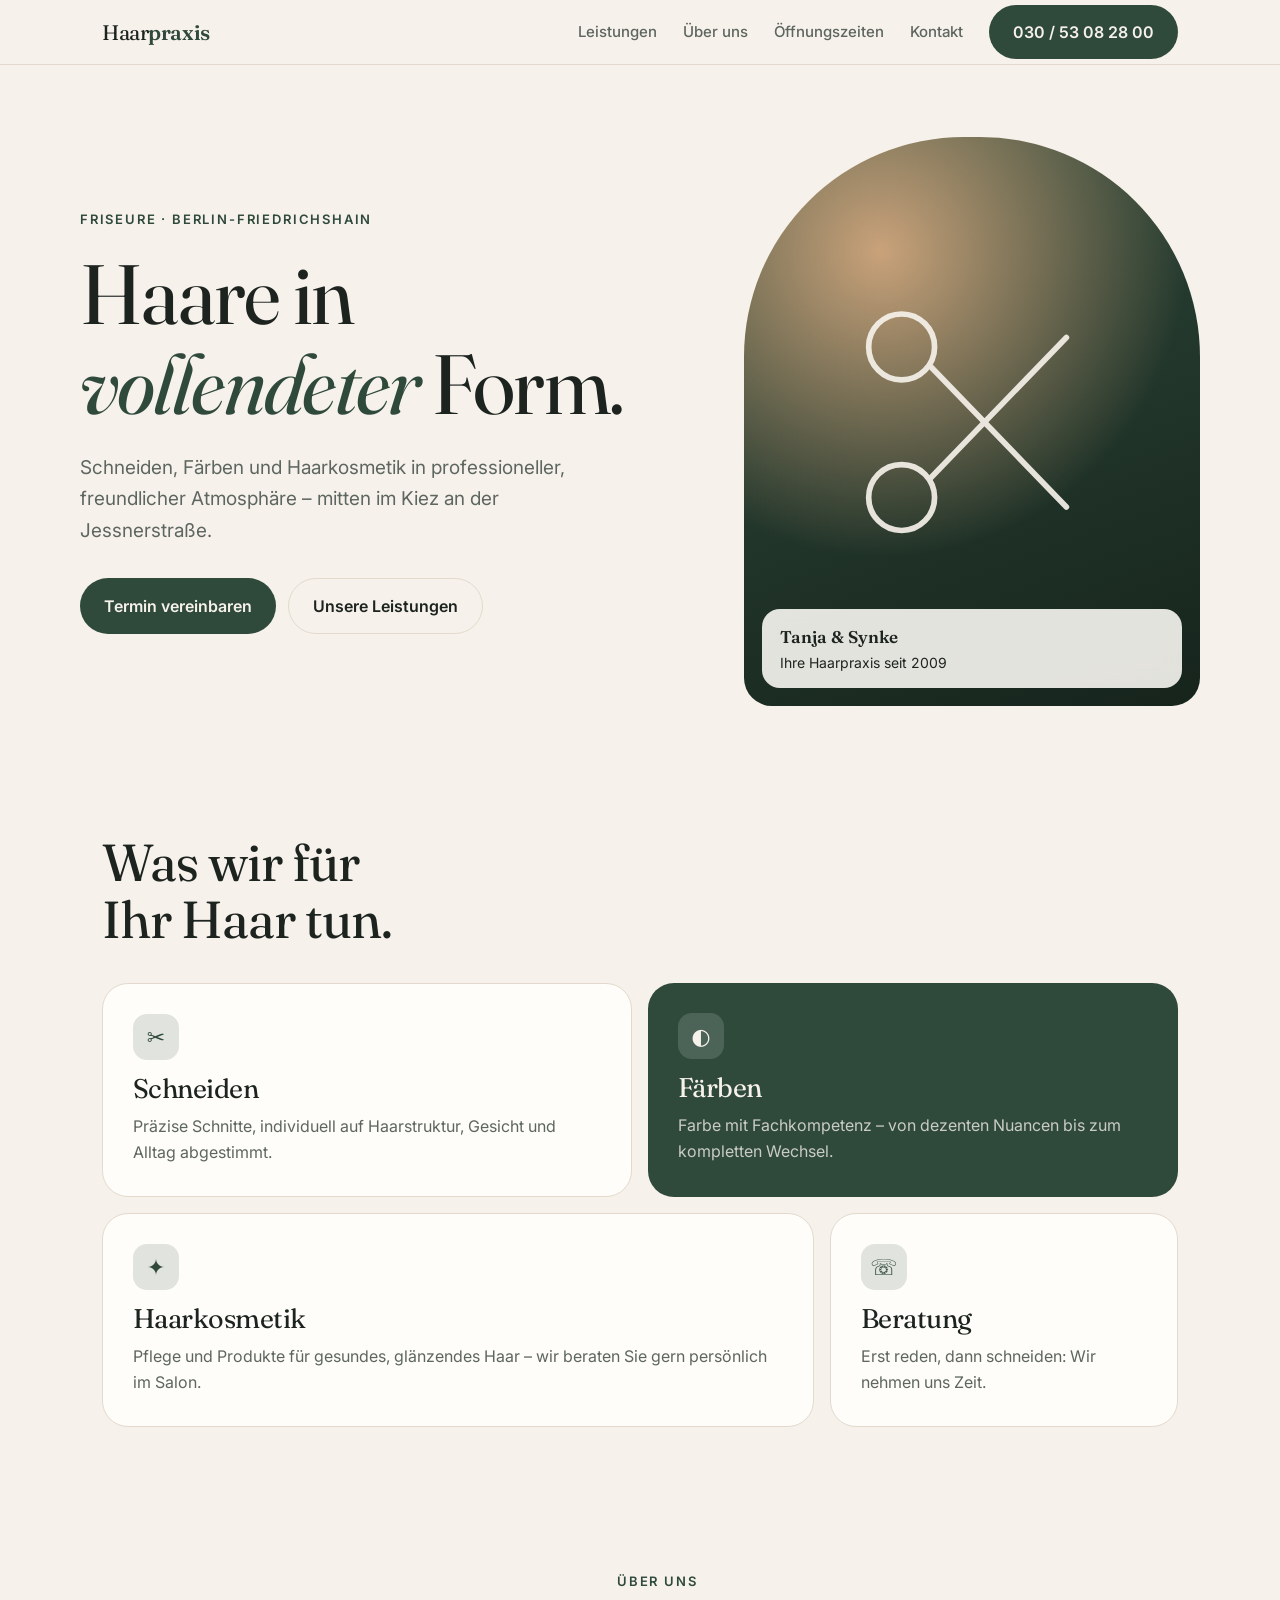
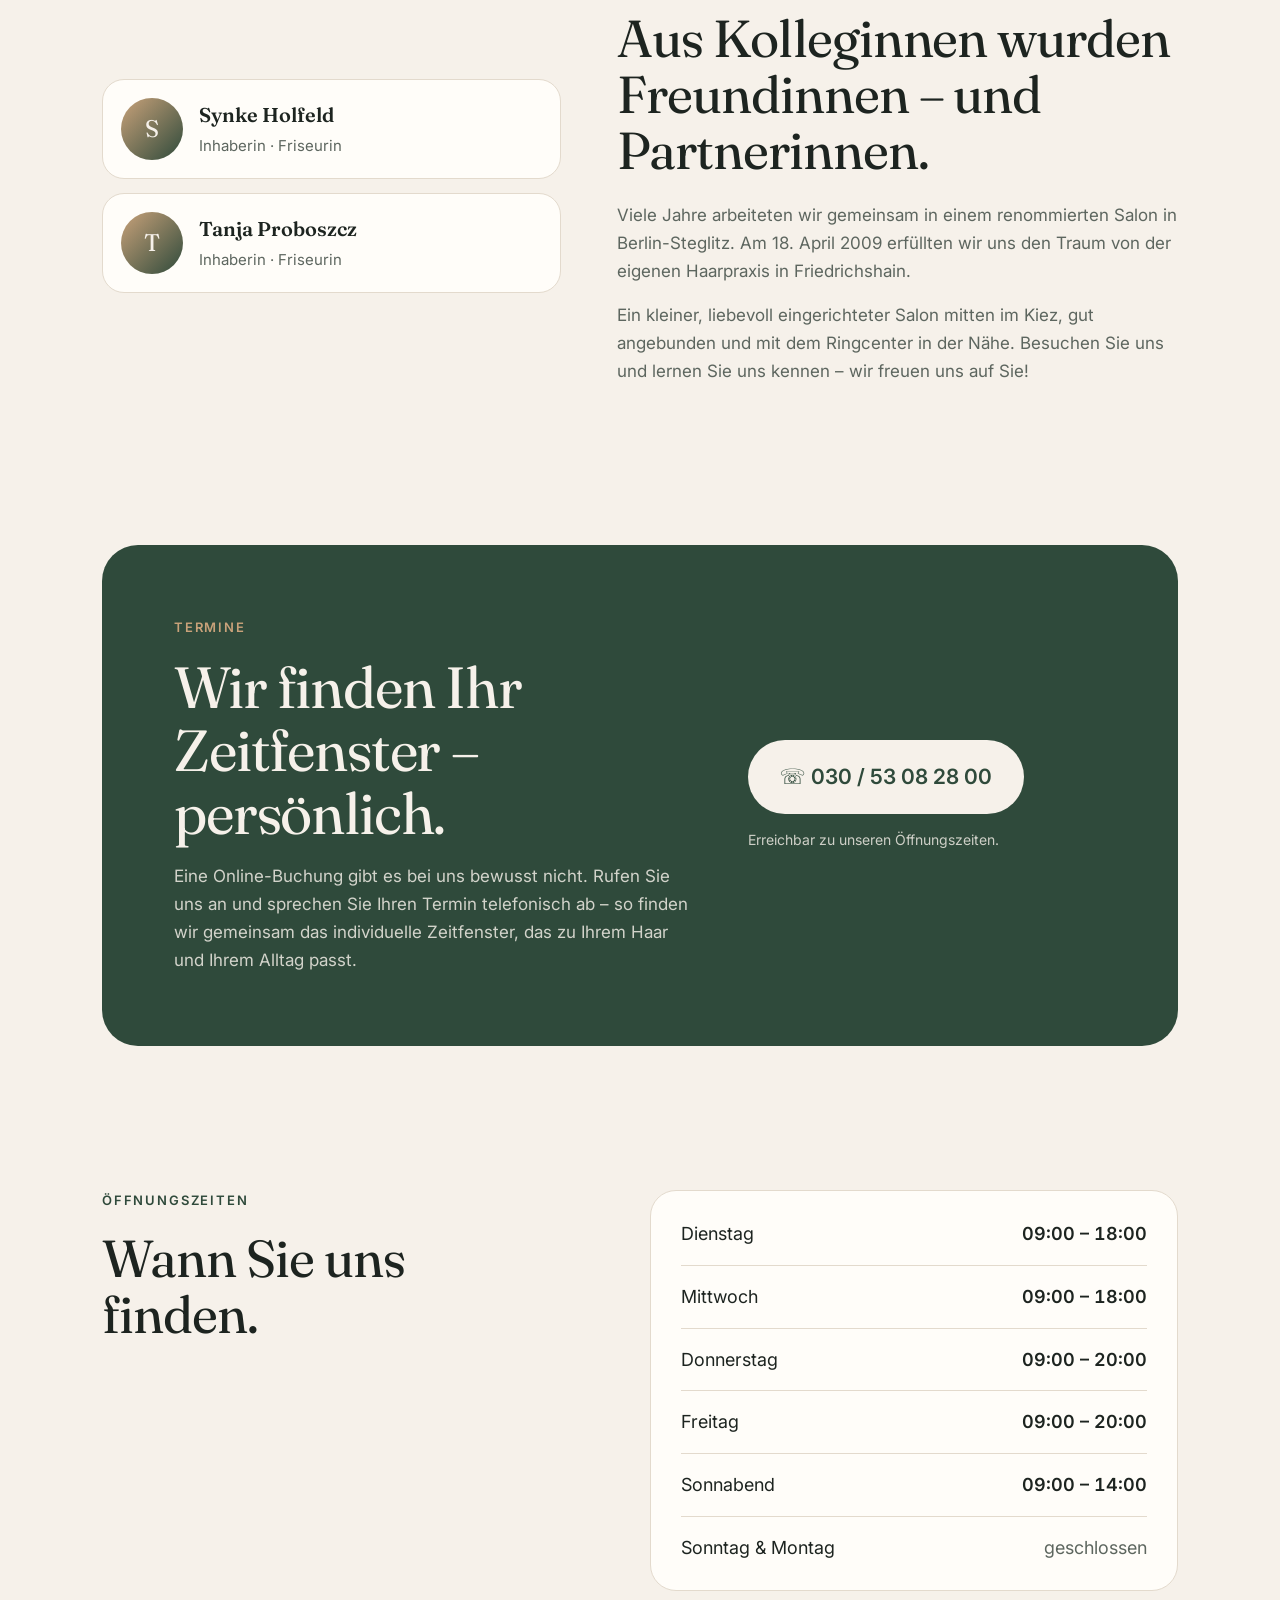
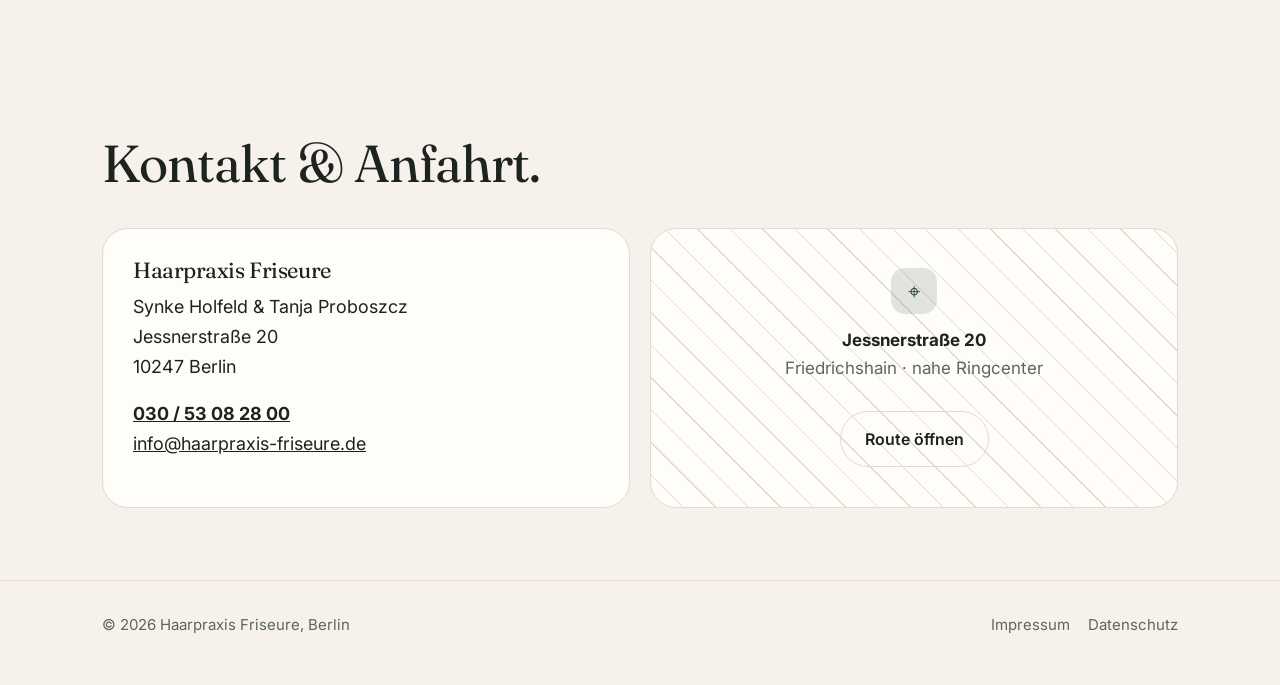
==== index.html @ 643f3ec5 "Rename Index.html to index.html" ====
<!DOCTYPE html>
<html lang="de">
<head>
<meta charset="utf-8">
<meta name="viewport" content="width=device-width, initial-scale=1, viewport-fit=cover">
<title>Haarpraxis Friseure – Berlin-Friedrichshain</title>
<meta name="description" content="Schneiden, Färben und Haarkosmetik in Berlin-Friedrichshain. Termine bequem telefonisch: 030 / 53 08 28 00.">
<link rel="preconnect" href="https://fonts.googleapis.com">
<link href="https://fonts.googleapis.com/css2?family=Fraunces:opsz,wght@9..144,400;9..144,600&family=Inter:wght@400;500;600&display=swap" rel="stylesheet">
<style>
:root{--bg:#f6f1ea;--surf:#fffdf9;--ink:#1d2420;--mute:#5d665f;--acc:#2f4a3b;--acc2:#c9a27a;--line:#e3dacd;--on-acc:#f6f1ea;
box-sizing:border-box;padding-top:env(safe-area-inset-top,0px);padding-bottom:env(safe-area-inset-bottom,0px);color-scheme:light}
@media (prefers-color-scheme:dark){:root:not([data-theme="light"]){--bg:#141a16;--surf:#1c2420;--ink:#efe9df;--mute:#a3ada5;--acc:#9bc3a9;--acc2:#d4ad86;--line:#2c3630;--on-acc:#10170f;color-scheme:dark}}
:root[data-theme="dark"]{--bg:#141a16;--surf:#1c2420;--ink:#efe9df;--mute:#a3ada5;--acc:#9bc3a9;--acc2:#d4ad86;--line:#2c3630;--on-acc:#10170f;color-scheme:dark}
*,*::before,*::after{box-sizing:border-box}
html{scroll-behavior:smooth;scroll-padding-top:calc(env(safe-area-inset-top,0px) + 76px)}
body{margin:0;background:var(--bg);color:var(--ink);font:400 17px/1.65 Inter,system-ui,sans-serif;-webkit-font-smoothing:antialiased}
h1,h2,h3{font-family:Fraunces,Georgia,serif;font-weight:400;line-height:1.08;margin:0;letter-spacing:-.02em}
a{color:inherit}
.wrap{max-width:1120px;margin:0 auto;padding:0 22px}
header{position:sticky;top:env(safe-area-inset-top,0px);z-index:20;background:color-mix(in srgb,var(--bg) 78%,transparent);backdrop-filter:blur(14px);-webkit-backdrop-filter:blur(14px);border-bottom:1px solid var(--line)}
body::before{content:"";position:fixed;inset:0 0 auto;height:env(safe-area-inset-top,0px);z-index:30;background:var(--bg)}
.bar{display:flex;align-items:center;justify-content:space-between;height:64px}
.logo{font-family:Fraunces,serif;font-size:21px;text-decoration:none;letter-spacing:-.02em}
.logo b{font-weight:600;color:var(--acc)}
nav{display:flex;gap:26px;align-items:center}
nav a{text-decoration:none;font-size:15px;color:var(--mute);font-weight:500}
nav a:hover{color:var(--ink)}
.btn{display:inline-flex;align-items:center;gap:10px;background:var(--acc);color:var(--on-acc)!important;padding:14px 24px;border-radius:999px;text-decoration:none;font-weight:600;font-size:16px;transition:transform .2s}
.btn:hover{transform:translateY(-2px)}
.btn.ghost{background:transparent;color:var(--ink)!important;border:1px solid var(--line)}
.burger{display:none;background:none;border:1px solid var(--line);border-radius:999px;width:44px;height:44px;color:var(--ink);font-size:18px;cursor:pointer}
.hero{padding:72px 0 56px;display:grid;grid-template-columns:1.15fr .85fr;gap:48px;align-items:center}
.eyebrow{font-size:13px;letter-spacing:.14em;text-transform:uppercase;color:var(--acc);font-weight:600;margin-bottom:18px}
h1{font-size:clamp(42px,7vw,84px)}
h1 em{font-style:italic;color:var(--acc)}
.lead{font-size:19px;color:var(--mute);max-width:520px;margin:22px 0 32px}
.cta{display:flex;gap:12px;flex-wrap:wrap}
.visual{aspect-ratio:4/5;border-radius:220px 220px 28px 28px;background:radial-gradient(circle at 30% 20%,var(--acc2),transparent 55%),linear-gradient(160deg,var(--acc),#16241c);position:relative;overflow:hidden;display:grid;place-items:center}
.visual svg{width:62%;opacity:.92}
.badge{position:absolute;bottom:18px;left:18px;right:18px;background:color-mix(in srgb,var(--surf) 88%,transparent);backdrop-filter:blur(10px);border-radius:18px;padding:14px 18px;font-size:14px;color:var(--ink)}
.badge b{display:block;font-family:Fraunces,serif;font-weight:600;font-size:17px}
section{padding:72px 0}
.sec-h{display:flex;justify-content:space-between;align-items:end;gap:20px;margin-bottom:36px;flex-wrap:wrap}
h2{font-size:clamp(32px,4.6vw,52px)}
.bento{display:grid;grid-template-columns:repeat(6,1fr);gap:16px}
.card{background:var(--surf);border:1px solid var(--line);border-radius:26px;padding:30px;transition:transform .25s,box-shadow .25s}
.card:hover{transform:translateY(-4px);box-shadow:0 18px 40px -22px rgba(0,0,0,.35)}
.c2{grid-column:span 2}.c3{grid-column:span 3}.c4{grid-column:span 4}
.card h3{font-size:27px;margin:14px 0 10px}
.card p{margin:0;color:var(--mute);font-size:16px}
.ico{width:46px;height:46px;border-radius:14px;background:color-mix(in srgb,var(--acc) 14%,transparent);display:grid;place-items:center;color:var(--acc);font-size:22px}
.card.dark{background:var(--acc);color:var(--on-acc);border:none}
.card.dark p{color:color-mix(in srgb,var(--on-acc) 78%,transparent)}
.card.dark .ico{background:rgba(255,255,255,.14);color:var(--on-acc)}
.about{display:grid;grid-template-columns:.9fr 1.1fr;gap:56px;align-items:center}
.ppl{display:grid;gap:14px}
.person{display:flex;gap:16px;align-items:center;background:var(--surf);border:1px solid var(--line);border-radius:22px;padding:18px}
.av{width:62px;height:62px;border-radius:50%;background:linear-gradient(135deg,var(--acc2),var(--acc));display:grid;place-items:center;color:var(--on-acc);font-family:Fraunces,serif;font-size:24px;flex:none}
.person b{display:block;font-family:Fraunces,serif;font-size:20px;font-weight:600}
.person span{color:var(--mute);font-size:15px}
.about p{color:var(--mute);margin:0 0 16px}
.hours{background:var(--surf);border:1px solid var(--line);border-radius:26px;padding:12px 30px}
.row{display:flex;justify-content:space-between;padding:16px 0;border-bottom:1px solid var(--line);font-size:18px}
.row:last-child{border:none}
.row span:last-child{font-variant-numeric:tabular-nums;font-weight:600}
.row.today{color:var(--acc)}
.row.closed span:last-child{color:var(--mute);font-weight:400}
.two{display:grid;grid-template-columns:1fr 1fr;gap:20px}
.termin{background:var(--acc);color:var(--on-acc);border-radius:36px;padding:clamp(32px,6vw,72px);display:grid;grid-template-columns:1.2fr .8fr;gap:36px;align-items:center}
.termin h2{font-size:clamp(34px,5vw,58px)}
.termin p{color:color-mix(in srgb,var(--on-acc) 82%,transparent);max-width:520px;margin:18px 0 0}
.termin .btn{background:var(--on-acc);color:var(--acc)!important;font-size:21px;padding:20px 32px}
.note{font-size:14px;margin-top:14px;opacity:.8}
.contact{display:grid;grid-template-columns:1fr 1fr;gap:20px}
.contact .card h3{font-size:22px;margin-top:0}
.contact p{font-size:18px;color:var(--ink)}
.map{min-height:280px;background:repeating-linear-gradient(45deg,transparent 0 22px,var(--line) 22px 23px),var(--surf);display:grid;place-items:center;text-align:center}
footer{border-top:1px solid var(--line);padding:32px 0 48px;color:var(--mute);font-size:15px}
footer .wrap{display:flex;justify-content:space-between;gap:16px;flex-wrap:wrap}
footer a{margin-left:18px;text-decoration:none}
.legal{display:none;padding:56px 0}
.legal.on{display:block}
.legal h2{margin-bottom:24px}
.legal p{color:var(--mute);max-width:680px}
body.legalview main,body.legalview header nav a.hide{display:none}
.rv{opacity:0;transform:translateY(22px);transition:opacity .7s,transform .7s}
.rv.in{opacity:1;transform:none}
@media (prefers-reduced-motion:reduce){.rv{opacity:1;transform:none;transition:none}html{scroll-behavior:auto}}
@media (max-width:860px){
.hero,.about,.termin,.contact,.two{grid-template-columns:1fr}
.hero{padding-top:40px}.visual{aspect-ratio:1/1;border-radius:160px 160px 24px 24px}
.c2,.c3,.c4{grid-column:span 6}
nav{position:absolute;top:64px;left:0;right:0;background:var(--bg);flex-direction:column;align-items:flex-start;padding:18px 22px 24px;gap:18px;border-bottom:1px solid var(--line);display:none}
nav.open{display:flex}.burger{display:block}
section{padding:48px 0}
}
</style>
</head>
<body>
<header><div class="wrap bar">
<a class="logo" href="#top">Haar<b>praxis</b></a>
<nav id="nav">
<a href="#leistungen">Leistungen</a><a href="#ueber-uns">Über uns</a><a href="#zeiten">Öffnungszeiten</a><a href="#kontakt">Kontakt</a>
<a class="btn" href="tel:+493053082800">030 / 53 08 28 00</a>
</nav>
<button class="burger" id="burger" aria-label="Menü">☰</button>
</div></header>

<main id="top">
<div class="wrap hero">
<div class="rv">
<div class="eyebrow">Friseure · Berlin-Friedrichshain</div>
<h1>Haare in <em>vollendeter</em> Form.</h1>
<p class="lead">Schneiden, Färben und Haarkosmetik in professioneller, freundlicher Atmosphäre – mitten im Kiez an der Jessnerstraße.</p>
<div class="cta"><a class="btn" href="#termin">Termin vereinbaren</a><a class="btn ghost" href="#leistungen">Unsere Leistungen</a></div>
</div>
<div class="visual rv">
<svg viewBox="0 0 120 120" fill="none" stroke="#f6f1ea" stroke-width="2.4" stroke-linecap="round"><circle cx="30" cy="92" r="14"/><circle cx="30" cy="28" r="14"/><path d="M42 84 100 24M42 36l58 60"/></svg>
<div class="badge"><b>Tanja &amp; Synke</b>Ihre Haarpraxis seit 2009</div>
</div>
</div>

<section id="leistungen"><div class="wrap">
<div class="sec-h rv"><h2>Was wir für<br>Ihr Haar tun.</h2></div>
<div class="bento">
<div class="card c3 rv"><div class="ico">✂</div><h3>Schneiden</h3><p>Präzise Schnitte, individuell auf Haarstruktur, Gesicht und Alltag abgestimmt.</p></div>
<div class="card c3 dark rv"><div class="ico">◐</div><h3>Färben</h3><p>Farbe mit Fachkompetenz – von dezenten Nuancen bis zum kompletten Wechsel.</p></div>
<div class="card c4 rv"><div class="ico">✦</div><h3>Haarkosmetik</h3><p>Pflege und Produkte für gesundes, glänzendes Haar – wir beraten Sie gern persönlich im Salon.</p></div>
<div class="card c2 rv"><div class="ico">☏</div><h3>Beratung</h3><p>Erst reden, dann schneiden: Wir nehmen uns Zeit.</p></div>
</div>
</div></section>

<section id="ueber-uns"><div class="wrap about">
<div class="ppl rv">
<div class="person"><div class="av">S</div><div><b>Synke Holfeld</b><span>Inhaberin · Friseurin</span></div></div>
<div class="person"><div class="av">T</div><div><b>Tanja Proboszcz</b><span>Inhaberin · Friseurin</span></div></div>
</div>
<div class="rv">
<div class="eyebrow">Über uns</div>
<h2 style="margin-bottom:22px">Aus Kolleginnen wurden Freundinnen – und Partnerinnen.</h2>
<p>Viele Jahre arbeiteten wir gemeinsam in einem renommierten Salon in Berlin-Steglitz. Am 18. April 2009 erfüllten wir uns den Traum von der eigenen Haarpraxis in Friedrichshain.</p>
<p>Ein kleiner, liebevoll eingerichteter Salon mitten im Kiez, gut angebunden und mit dem Ringcenter in der Nähe. Besuchen Sie uns und lernen Sie uns kennen – wir freuen uns auf Sie!</p>
</div>
</div></section>

<section id="termin"><div class="wrap">
<div class="termin rv">
<div>
<div class="eyebrow" style="color:var(--acc2)">Termine</div>
<h2>Wir finden Ihr Zeitfenster – persönlich.</h2>
<p>Eine Online-Buchung gibt es bei uns bewusst nicht. Rufen Sie uns an und sprechen Sie Ihren Termin telefonisch ab – so finden wir gemeinsam das individuelle Zeitfenster, das zu Ihrem Haar und Ihrem Alltag passt.</p>
</div>
<div><a class="btn" href="tel:+493053082800">☏ 030 / 53 08 28 00</a><div class="note">Erreichbar zu unseren Öffnungszeiten.</div></div>
</div>
</div></section>

<section id="zeiten"><div class="wrap two">
<div class="rv"><div class="eyebrow">Öffnungszeiten</div><h2>Wann Sie uns<br>finden.</h2></div>
<div class="hours rv" id="hours">
<div class="row" data-d="2"><span>Dienstag</span><span>09:00 – 18:00</span></div>
<div class="row" data-d="3"><span>Mittwoch</span><span>09:00 – 18:00</span></div>
<div class="row" data-d="4"><span>Donnerstag</span><span>09:00 – 20:00</span></div>
<div class="row" data-d="5"><span>Freitag</span><span>09:00 – 20:00</span></div>
<div class="row" data-d="6"><span>Sonnabend</span><span>09:00 – 14:00</span></div>
<div class="row closed" data-d="0,1"><span>Sonntag &amp; Montag</span><span>geschlossen</span></div>
</div>
</div></section>

<section id="kontakt"><div class="wrap">
<div class="sec-h rv"><h2>Kontakt &amp; Anfahrt.</h2></div>
<div class="contact">
<div class="card rv"><h3>Haarpraxis Friseure</h3>
<p>Synke Holfeld &amp; Tanja Proboszcz<br>Jessnerstraße 20<br>10247 Berlin</p>
<p style="margin-top:18px"><a href="tel:+493053082800"><b>030 / 53 08 28 00</b></a><br><a href="mailto:info@haarpraxis-friseure.de">info@haarpraxis-friseure.de</a></p></div>
<div class="card map rv"><div><div class="ico" style="margin:0 auto 12px">⌖</div><b>Jessnerstraße 20</b><br><span style="color:var(--mute)">Friedrichshain · nahe Ringcenter</span><br><br><a class="btn ghost" target="_blank" rel="noopener" href="https://www.google.com/maps/search/?api=1&query=Jessnerstra%C3%9Fe+20+10247+Berlin">Route öffnen</a></div></div>
</div>
</div></section>
</main>

<div class="wrap">
<div class="legal" id="impressum"><h2>Impressum</h2>
<p><b>Haarpraxis Friseure</b><br>Synke Holfeld, Tanja Proboszcz<br>Jessnerstraße 20, 10247 Berlin</p>
<p>Telefon: 030 / 53 08 28 00<br>E-Mail: info@haarpraxis-friseure.de</p>
<p>Weitere Pflichtangaben (z. B. Umsatzsteuer-ID, Aufsichtsbehörde/Handwerkskammer) bitte aus dem bestehenden Impressum übernehmen und hier ergänzen.</p>
<p><a href="#top">← Zurück zur Startseite</a></p></div>
<div class="legal" id="datenschutz"><h2>Datenschutz</h2>
<p>Diese Website erhebt selbst keine personenbezogenen Daten und enthält keine Formulare, Tracker oder Online-Buchung. Termine werden ausschließlich telefonisch vereinbart.</p>
<p>Beim Aufruf werden durch den Hosting-Anbieter technisch notwendige Server-Logdaten verarbeitet. Schriftarten werden von Google Fonts geladen, wodurch Ihre IP-Adresse an Google übertragen wird.</p>
<p>Bitte diesen Text mit der bestehenden Datenschutzerklärung abgleichen und rechtlich prüfen lassen, bevor die Seite live geht.</p>
<p><a href="#top">← Zurück zur Startseite</a></p></div>
</div>

<footer><div class="wrap"><span>© 2026 Haarpraxis Friseure, Berlin</span><span><a href="#impressum">Impressum</a><a href="#datenschutz">Datenschutz</a></span></div></footer>

<script>
(function(){
var nav=document.getElementById('nav');
document.getElementById('burger').onclick=function(){nav.classList.toggle('open')};
nav.addEventListener('click',function(e){if(e.target.tagName==='A')nav.classList.remove('open')});
function route(){
var h=location.hash.slice(1),legal=h==='impressum'||h==='datenschutz';
document.querySelector('main').style.display=legal?'none':'';
['impressum','datenschutz'].forEach(function(id){document.getElementById(id).classList.toggle('on',h===id)});
if(legal)window.scrollTo(0,0);
}
window.addEventListener('hashchange',route);route();
var d=new Date().getDay();
document.querySelectorAll('#hours .row').forEach(function(r){
if(r.dataset.d.split(',').indexOf(String(d))>-1&&r.dataset.d!=='0,1')r.classList.add('today');
});
var els=document.querySelectorAll('.rv');
if('IntersectionObserver' in window){
var io=new IntersectionObserver(function(es){es.forEach(function(x){if(x.isIntersecting){x.target.classList.add('in');io.unobserve(x.target)}})},{threshold:.12});
els.forEach(function(e){io.observe(e)});
}else els.forEach(function(e){e.classList.add('in')});
})();
</script>
</body>
</html>
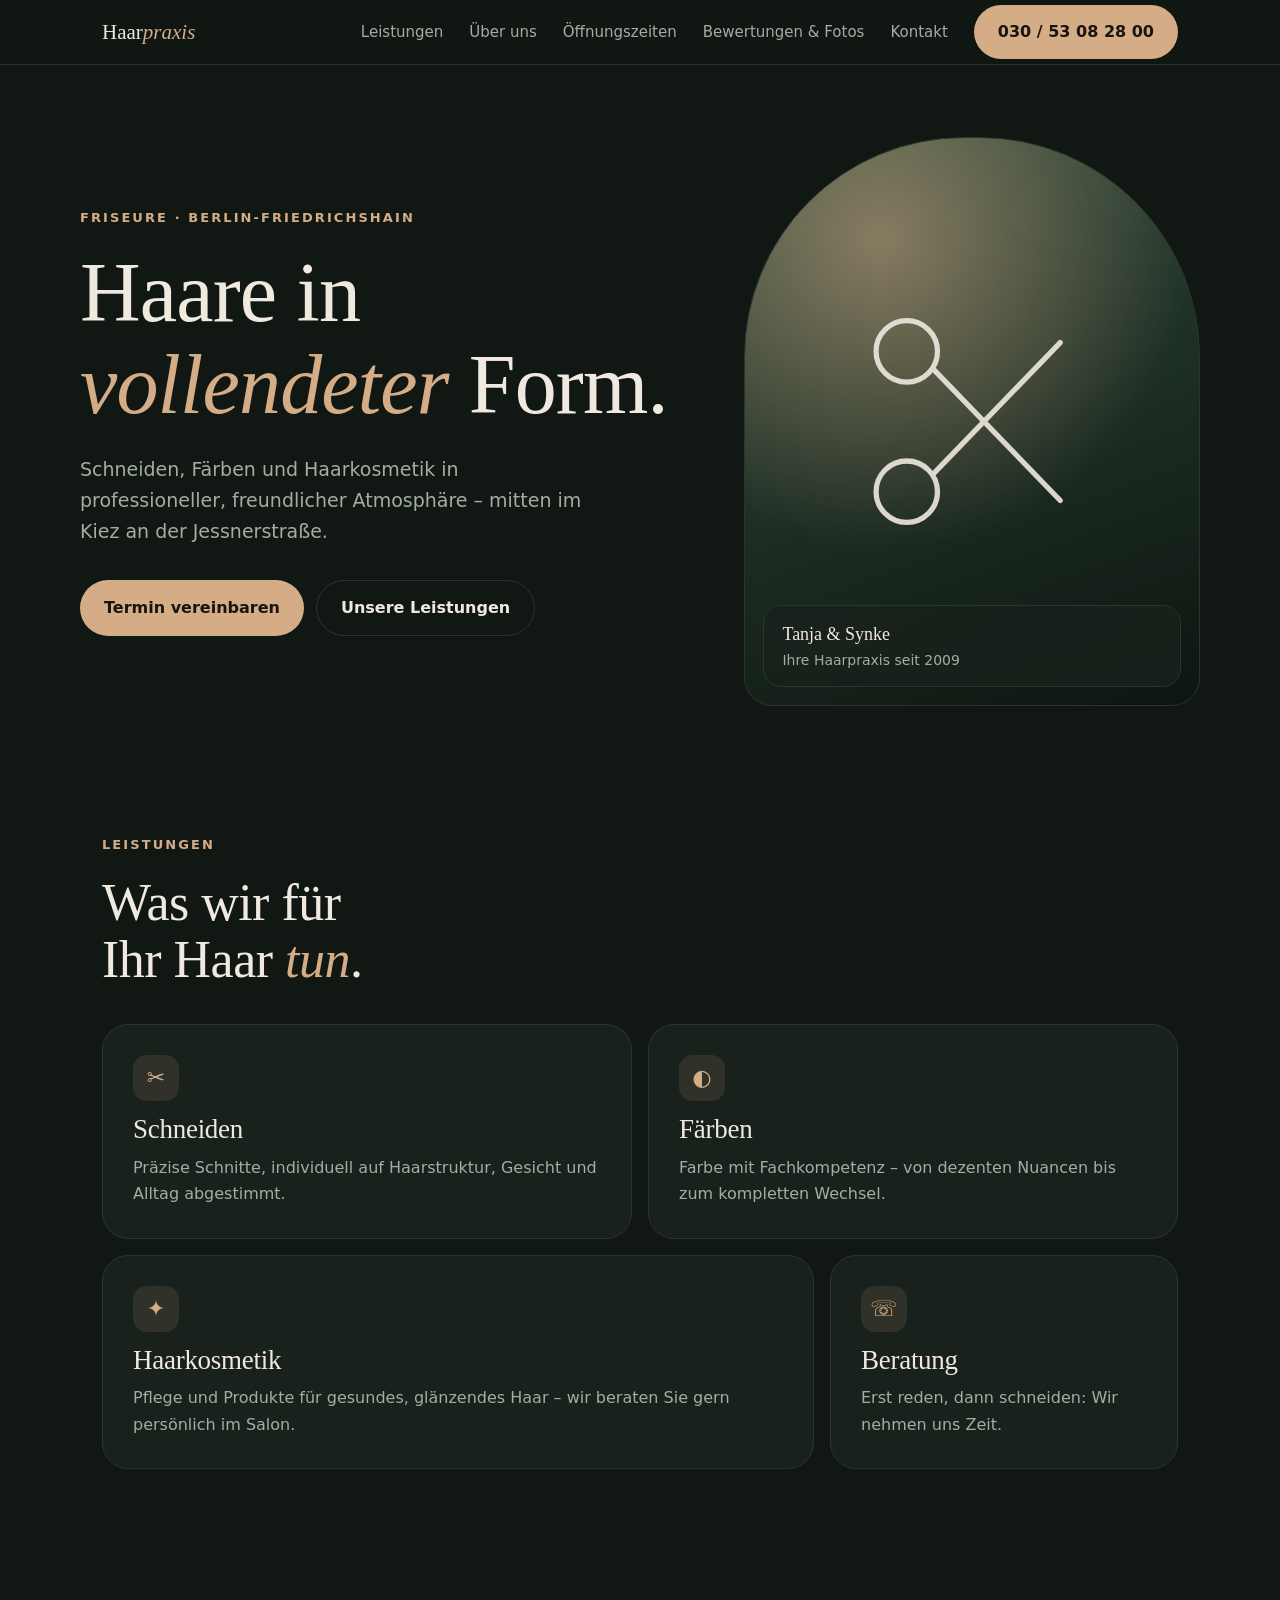
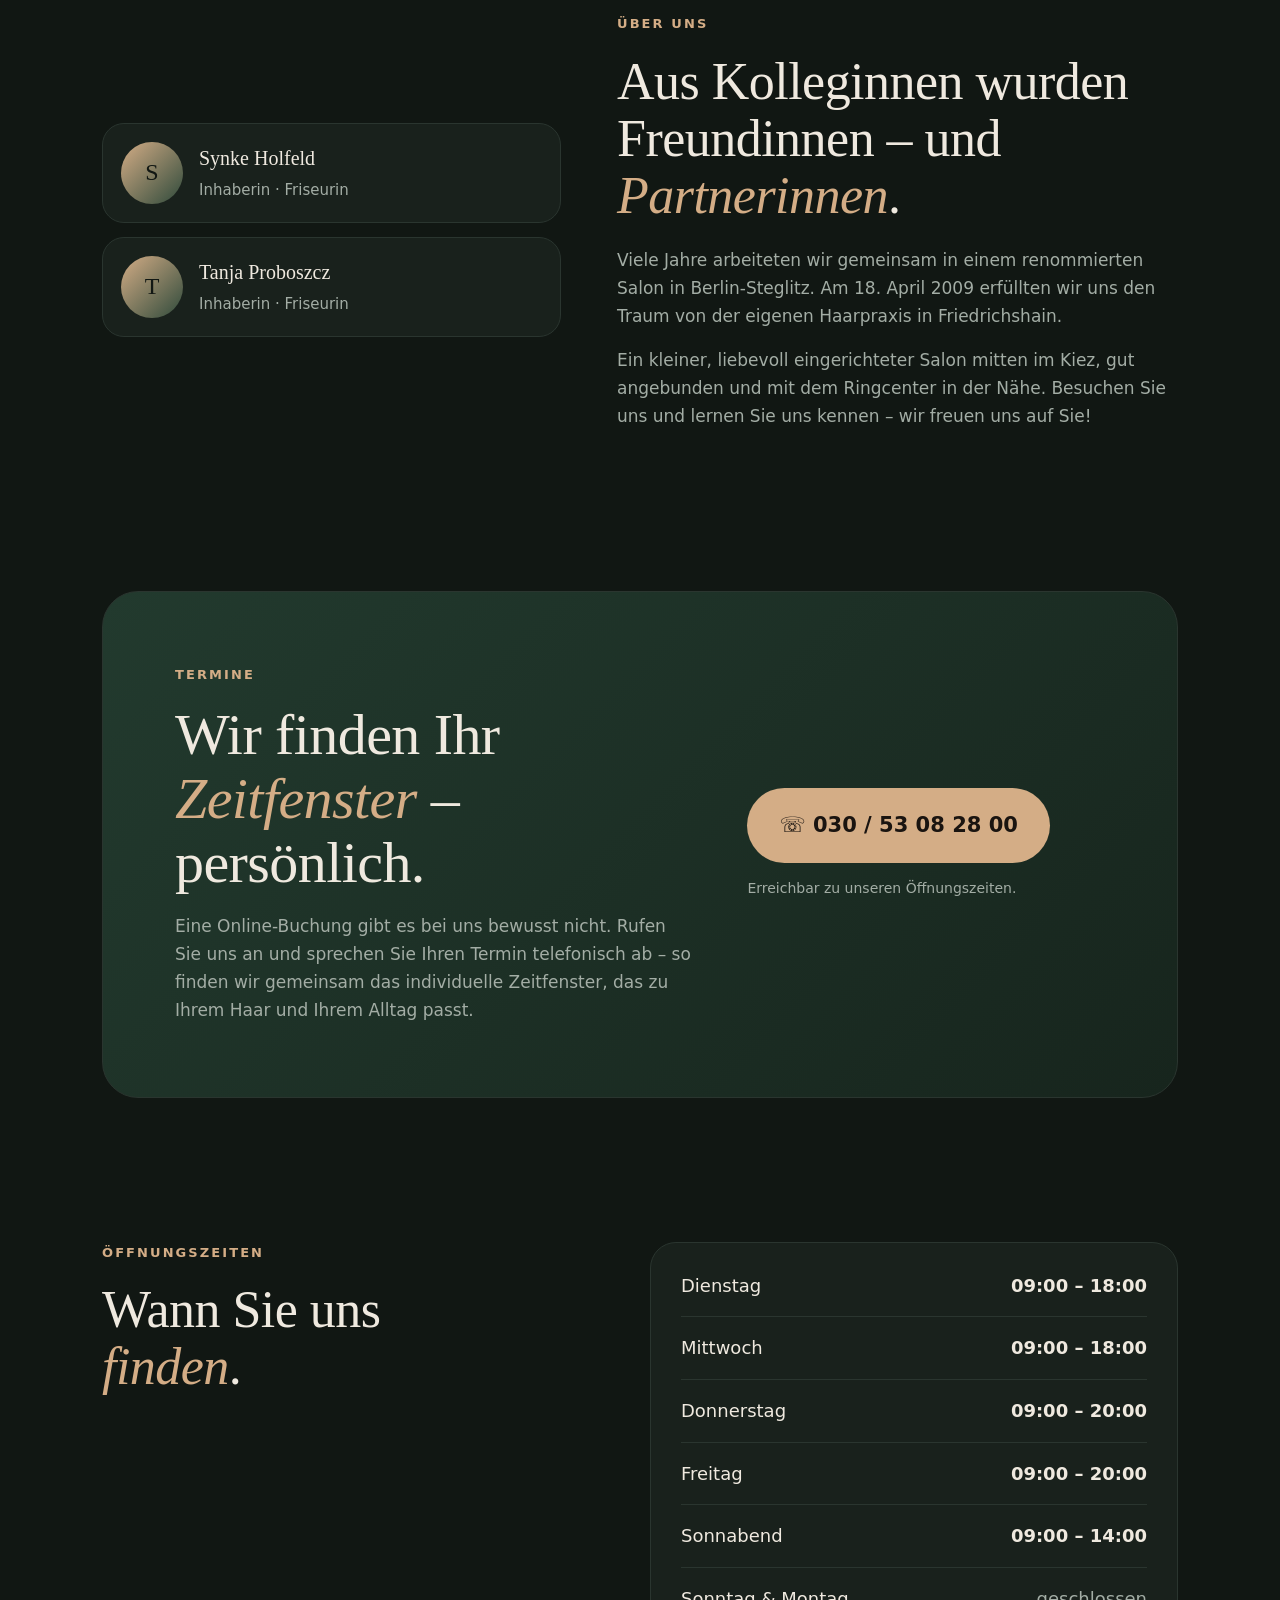
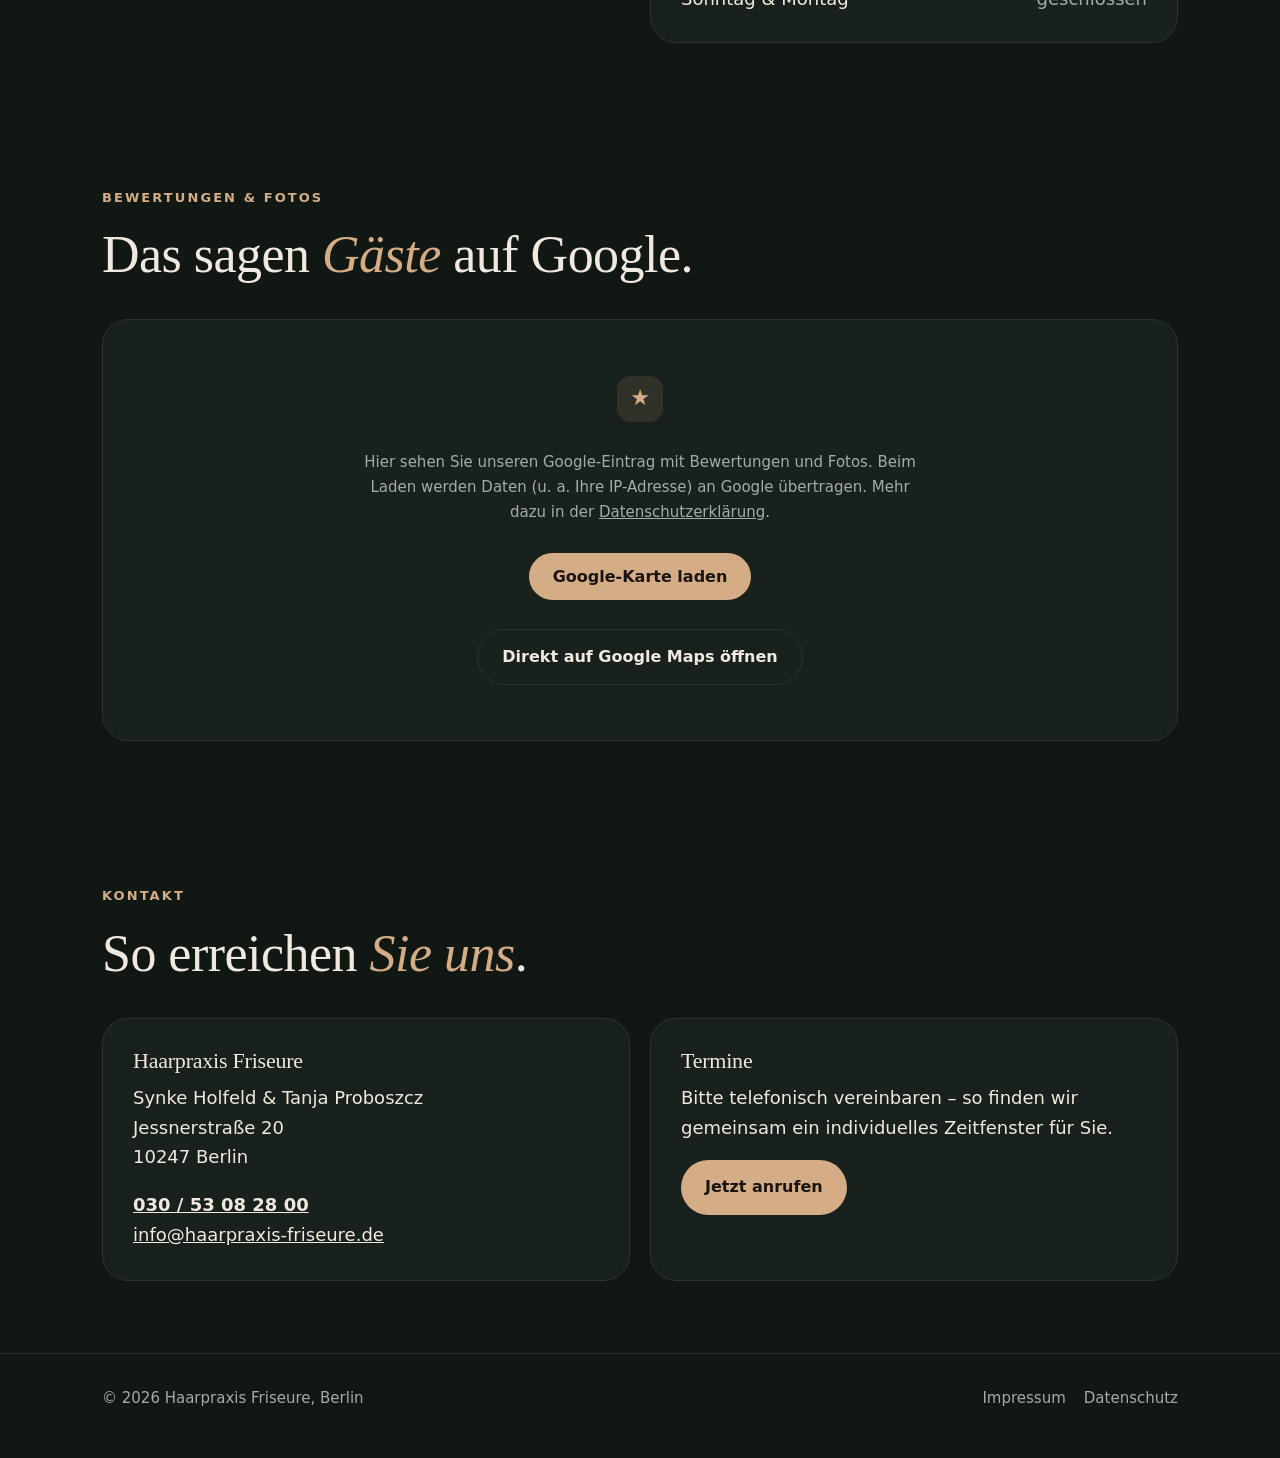
==== commit d51bc399: "Add files via upload" ====
--- a/index.html
+++ b/index.html
@@ -3,111 +3,23 @@
 <head>
 <meta charset="utf-8">
 <meta name="viewport" content="width=device-width, initial-scale=1, viewport-fit=cover">
+<meta name="theme-color" content="#111713">
 <title>Haarpraxis Friseure – Berlin-Friedrichshain</title>
-<meta name="description" content="Schneiden, Färben und Haarkosmetik in Berlin-Friedrichshain. Termine bequem telefonisch: 030 / 53 08 28 00.">
-<link rel="preconnect" href="https://fonts.googleapis.com">
-<link href="https://fonts.googleapis.com/css2?family=Fraunces:opsz,wght@9..144,400;9..144,600&family=Inter:wght@400;500;600&display=swap" rel="stylesheet">
-<style>
-:root{--bg:#f6f1ea;--surf:#fffdf9;--ink:#1d2420;--mute:#5d665f;--acc:#2f4a3b;--acc2:#c9a27a;--line:#e3dacd;--on-acc:#f6f1ea;
-box-sizing:border-box;padding-top:env(safe-area-inset-top,0px);padding-bottom:env(safe-area-inset-bottom,0px);color-scheme:light}
-@media (prefers-color-scheme:dark){:root:not([data-theme="light"]){--bg:#141a16;--surf:#1c2420;--ink:#efe9df;--mute:#a3ada5;--acc:#9bc3a9;--acc2:#d4ad86;--line:#2c3630;--on-acc:#10170f;color-scheme:dark}}
-:root[data-theme="dark"]{--bg:#141a16;--surf:#1c2420;--ink:#efe9df;--mute:#a3ada5;--acc:#9bc3a9;--acc2:#d4ad86;--line:#2c3630;--on-acc:#10170f;color-scheme:dark}
-*,*::before,*::after{box-sizing:border-box}
-html{scroll-behavior:smooth;scroll-padding-top:calc(env(safe-area-inset-top,0px) + 76px)}
-body{margin:0;background:var(--bg);color:var(--ink);font:400 17px/1.65 Inter,system-ui,sans-serif;-webkit-font-smoothing:antialiased}
-h1,h2,h3{font-family:Fraunces,Georgia,serif;font-weight:400;line-height:1.08;margin:0;letter-spacing:-.02em}
-a{color:inherit}
-.wrap{max-width:1120px;margin:0 auto;padding:0 22px}
-header{position:sticky;top:env(safe-area-inset-top,0px);z-index:20;background:color-mix(in srgb,var(--bg) 78%,transparent);backdrop-filter:blur(14px);-webkit-backdrop-filter:blur(14px);border-bottom:1px solid var(--line)}
-body::before{content:"";position:fixed;inset:0 0 auto;height:env(safe-area-inset-top,0px);z-index:30;background:var(--bg)}
-.bar{display:flex;align-items:center;justify-content:space-between;height:64px}
-.logo{font-family:Fraunces,serif;font-size:21px;text-decoration:none;letter-spacing:-.02em}
-.logo b{font-weight:600;color:var(--acc)}
-nav{display:flex;gap:26px;align-items:center}
-nav a{text-decoration:none;font-size:15px;color:var(--mute);font-weight:500}
-nav a:hover{color:var(--ink)}
-.btn{display:inline-flex;align-items:center;gap:10px;background:var(--acc);color:var(--on-acc)!important;padding:14px 24px;border-radius:999px;text-decoration:none;font-weight:600;font-size:16px;transition:transform .2s}
-.btn:hover{transform:translateY(-2px)}
-.btn.ghost{background:transparent;color:var(--ink)!important;border:1px solid var(--line)}
-.burger{display:none;background:none;border:1px solid var(--line);border-radius:999px;width:44px;height:44px;color:var(--ink);font-size:18px;cursor:pointer}
-.hero{padding:72px 0 56px;display:grid;grid-template-columns:1.15fr .85fr;gap:48px;align-items:center}
-.eyebrow{font-size:13px;letter-spacing:.14em;text-transform:uppercase;color:var(--acc);font-weight:600;margin-bottom:18px}
-h1{font-size:clamp(42px,7vw,84px)}
-h1 em{font-style:italic;color:var(--acc)}
-.lead{font-size:19px;color:var(--mute);max-width:520px;margin:22px 0 32px}
-.cta{display:flex;gap:12px;flex-wrap:wrap}
-.visual{aspect-ratio:4/5;border-radius:220px 220px 28px 28px;background:radial-gradient(circle at 30% 20%,var(--acc2),transparent 55%),linear-gradient(160deg,var(--acc),#16241c);position:relative;overflow:hidden;display:grid;place-items:center}
-.visual svg{width:62%;opacity:.92}
-.badge{position:absolute;bottom:18px;left:18px;right:18px;background:color-mix(in srgb,var(--surf) 88%,transparent);backdrop-filter:blur(10px);border-radius:18px;padding:14px 18px;font-size:14px;color:var(--ink)}
-.badge b{display:block;font-family:Fraunces,serif;font-weight:600;font-size:17px}
-section{padding:72px 0}
-.sec-h{display:flex;justify-content:space-between;align-items:end;gap:20px;margin-bottom:36px;flex-wrap:wrap}
-h2{font-size:clamp(32px,4.6vw,52px)}
-.bento{display:grid;grid-template-columns:repeat(6,1fr);gap:16px}
-.card{background:var(--surf);border:1px solid var(--line);border-radius:26px;padding:30px;transition:transform .25s,box-shadow .25s}
-.card:hover{transform:translateY(-4px);box-shadow:0 18px 40px -22px rgba(0,0,0,.35)}
-.c2{grid-column:span 2}.c3{grid-column:span 3}.c4{grid-column:span 4}
-.card h3{font-size:27px;margin:14px 0 10px}
-.card p{margin:0;color:var(--mute);font-size:16px}
-.ico{width:46px;height:46px;border-radius:14px;background:color-mix(in srgb,var(--acc) 14%,transparent);display:grid;place-items:center;color:var(--acc);font-size:22px}
-.card.dark{background:var(--acc);color:var(--on-acc);border:none}
-.card.dark p{color:color-mix(in srgb,var(--on-acc) 78%,transparent)}
-.card.dark .ico{background:rgba(255,255,255,.14);color:var(--on-acc)}
-.about{display:grid;grid-template-columns:.9fr 1.1fr;gap:56px;align-items:center}
-.ppl{display:grid;gap:14px}
-.person{display:flex;gap:16px;align-items:center;background:var(--surf);border:1px solid var(--line);border-radius:22px;padding:18px}
-.av{width:62px;height:62px;border-radius:50%;background:linear-gradient(135deg,var(--acc2),var(--acc));display:grid;place-items:center;color:var(--on-acc);font-family:Fraunces,serif;font-size:24px;flex:none}
-.person b{display:block;font-family:Fraunces,serif;font-size:20px;font-weight:600}
-.person span{color:var(--mute);font-size:15px}
-.about p{color:var(--mute);margin:0 0 16px}
-.hours{background:var(--surf);border:1px solid var(--line);border-radius:26px;padding:12px 30px}
-.row{display:flex;justify-content:space-between;padding:16px 0;border-bottom:1px solid var(--line);font-size:18px}
-.row:last-child{border:none}
-.row span:last-child{font-variant-numeric:tabular-nums;font-weight:600}
-.row.today{color:var(--acc)}
-.row.closed span:last-child{color:var(--mute);font-weight:400}
-.two{display:grid;grid-template-columns:1fr 1fr;gap:20px}
-.termin{background:var(--acc);color:var(--on-acc);border-radius:36px;padding:clamp(32px,6vw,72px);display:grid;grid-template-columns:1.2fr .8fr;gap:36px;align-items:center}
-.termin h2{font-size:clamp(34px,5vw,58px)}
-.termin p{color:color-mix(in srgb,var(--on-acc) 82%,transparent);max-width:520px;margin:18px 0 0}
-.termin .btn{background:var(--on-acc);color:var(--acc)!important;font-size:21px;padding:20px 32px}
-.note{font-size:14px;margin-top:14px;opacity:.8}
-.contact{display:grid;grid-template-columns:1fr 1fr;gap:20px}
-.contact .card h3{font-size:22px;margin-top:0}
-.contact p{font-size:18px;color:var(--ink)}
-.map{min-height:280px;background:repeating-linear-gradient(45deg,transparent 0 22px,var(--line) 22px 23px),var(--surf);display:grid;place-items:center;text-align:center}
-footer{border-top:1px solid var(--line);padding:32px 0 48px;color:var(--mute);font-size:15px}
-footer .wrap{display:flex;justify-content:space-between;gap:16px;flex-wrap:wrap}
-footer a{margin-left:18px;text-decoration:none}
-.legal{display:none;padding:56px 0}
-.legal.on{display:block}
-.legal h2{margin-bottom:24px}
-.legal p{color:var(--mute);max-width:680px}
-body.legalview main,body.legalview header nav a.hide{display:none}
-.rv{opacity:0;transform:translateY(22px);transition:opacity .7s,transform .7s}
-.rv.in{opacity:1;transform:none}
-@media (prefers-reduced-motion:reduce){.rv{opacity:1;transform:none;transition:none}html{scroll-behavior:auto}}
-@media (max-width:860px){
-.hero,.about,.termin,.contact,.two{grid-template-columns:1fr}
-.hero{padding-top:40px}.visual{aspect-ratio:1/1;border-radius:160px 160px 24px 24px}
-.c2,.c3,.c4{grid-column:span 6}
-nav{position:absolute;top:64px;left:0;right:0;background:var(--bg);flex-direction:column;align-items:flex-start;padding:18px 22px 24px;gap:18px;border-bottom:1px solid var(--line);display:none}
-nav.open{display:flex}.burger{display:block}
-section{padding:48px 0}
-}
-</style>
+<meta name="description" content="Schneiden, Färben und Haarkosmetik in Berlin-Friedrichshain. Termine telefonisch: 030 / 53 08 28 00.">
+<link rel="icon" href="data:image/svg+xml,<svg xmlns=%22http://www.w3.org/2000/svg%22 viewBox=%220 0 100 100%22><text y=%22.9em%22 font-size=%2290%22>✂️</text></svg>">
+<link rel="stylesheet" href="style.css">
 </head>
 <body>
 <header><div class="wrap bar">
-<a class="logo" href="#top">Haar<b>praxis</b></a>
+<a class="logo" href="index.html">Haar<b>praxis</b></a>
 <nav id="nav">
-<a href="#leistungen">Leistungen</a><a href="#ueber-uns">Über uns</a><a href="#zeiten">Öffnungszeiten</a><a href="#kontakt">Kontakt</a>
+<a href="#leistungen">Leistungen</a><a href="#ueber-uns">Über uns</a><a href="#zeiten">Öffnungszeiten</a><a href="#bewertungen">Bewertungen &amp; Fotos</a><a href="#kontakt">Kontakt</a>
 <a class="btn" href="tel:+493053082800">030 / 53 08 28 00</a>
 </nav>
 <button class="burger" id="burger" aria-label="Menü">☰</button>
 </div></header>
 
-<main id="top">
+<main>
 <div class="wrap hero">
 <div class="rv">
 <div class="eyebrow">Friseure · Berlin-Friedrichshain</div>
@@ -116,16 +28,16 @@
 <div class="cta"><a class="btn" href="#termin">Termin vereinbaren</a><a class="btn ghost" href="#leistungen">Unsere Leistungen</a></div>
 </div>
 <div class="visual rv">
-<svg viewBox="0 0 120 120" fill="none" stroke="#f6f1ea" stroke-width="2.4" stroke-linecap="round"><circle cx="30" cy="92" r="14"/><circle cx="30" cy="28" r="14"/><path d="M42 84 100 24M42 36l58 60"/></svg>
+<svg viewBox="0 0 120 120" fill="none" stroke="#efe9df" stroke-width="2.4" stroke-linecap="round" aria-hidden="true"><circle cx="30" cy="92" r="14"/><circle cx="30" cy="28" r="14"/><path d="M42 84 100 24M42 36l58 60"/></svg>
 <div class="badge"><b>Tanja &amp; Synke</b>Ihre Haarpraxis seit 2009</div>
 </div>
 </div>
 
 <section id="leistungen"><div class="wrap">
-<div class="sec-h rv"><h2>Was wir für<br>Ihr Haar tun.</h2></div>
+<div class="sec-h rv"><div class="eyebrow">Leistungen</div><h2>Was wir für<br>Ihr Haar <em>tun</em>.</h2></div>
 <div class="bento">
 <div class="card c3 rv"><div class="ico">✂</div><h3>Schneiden</h3><p>Präzise Schnitte, individuell auf Haarstruktur, Gesicht und Alltag abgestimmt.</p></div>
-<div class="card c3 dark rv"><div class="ico">◐</div><h3>Färben</h3><p>Farbe mit Fachkompetenz – von dezenten Nuancen bis zum kompletten Wechsel.</p></div>
+<div class="card c3 rv"><div class="ico">◐</div><h3>Färben</h3><p>Farbe mit Fachkompetenz – von dezenten Nuancen bis zum kompletten Wechsel.</p></div>
 <div class="card c4 rv"><div class="ico">✦</div><h3>Haarkosmetik</h3><p>Pflege und Produkte für gesundes, glänzendes Haar – wir beraten Sie gern persönlich im Salon.</p></div>
 <div class="card c2 rv"><div class="ico">☏</div><h3>Beratung</h3><p>Erst reden, dann schneiden: Wir nehmen uns Zeit.</p></div>
 </div>
@@ -138,7 +50,7 @@
 </div>
 <div class="rv">
 <div class="eyebrow">Über uns</div>
-<h2 style="margin-bottom:22px">Aus Kolleginnen wurden Freundinnen – und Partnerinnen.</h2>
+<h2 style="margin-bottom:22px">Aus Kolleginnen wurden Freundinnen – und <em>Partnerinnen</em>.</h2>
 <p>Viele Jahre arbeiteten wir gemeinsam in einem renommierten Salon in Berlin-Steglitz. Am 18. April 2009 erfüllten wir uns den Traum von der eigenen Haarpraxis in Friedrichshain.</p>
 <p>Ein kleiner, liebevoll eingerichteter Salon mitten im Kiez, gut angebunden und mit dem Ringcenter in der Nähe. Besuchen Sie uns und lernen Sie uns kennen – wir freuen uns auf Sie!</p>
 </div>
@@ -147,8 +59,8 @@
 <section id="termin"><div class="wrap">
 <div class="termin rv">
 <div>
-<div class="eyebrow" style="color:var(--acc2)">Termine</div>
-<h2>Wir finden Ihr Zeitfenster – persönlich.</h2>
+<div class="eyebrow">Termine</div>
+<h2>Wir finden Ihr <em>Zeitfenster</em> – persönlich.</h2>
 <p>Eine Online-Buchung gibt es bei uns bewusst nicht. Rufen Sie uns an und sprechen Sie Ihren Termin telefonisch ab – so finden wir gemeinsam das individuelle Zeitfenster, das zu Ihrem Haar und Ihrem Alltag passt.</p>
 </div>
 <div><a class="btn" href="tel:+493053082800">☏ 030 / 53 08 28 00</a><div class="note">Erreichbar zu unseren Öffnungszeiten.</div></div>
@@ -156,59 +68,55 @@
 </div></section>
 
 <section id="zeiten"><div class="wrap two">
-<div class="rv"><div class="eyebrow">Öffnungszeiten</div><h2>Wann Sie uns<br>finden.</h2></div>
+<div class="rv"><div class="eyebrow">Öffnungszeiten</div><h2>Wann Sie uns<br><em>finden</em>.</h2></div>
 <div class="hours rv" id="hours">
 <div class="row" data-d="2"><span>Dienstag</span><span>09:00 – 18:00</span></div>
 <div class="row" data-d="3"><span>Mittwoch</span><span>09:00 – 18:00</span></div>
 <div class="row" data-d="4"><span>Donnerstag</span><span>09:00 – 20:00</span></div>
 <div class="row" data-d="5"><span>Freitag</span><span>09:00 – 20:00</span></div>
 <div class="row" data-d="6"><span>Sonnabend</span><span>09:00 – 14:00</span></div>
-<div class="row closed" data-d="0,1"><span>Sonntag &amp; Montag</span><span>geschlossen</span></div>
+<div class="row closed"><span>Sonntag &amp; Montag</span><span>geschlossen</span></div>
+</div>
+</div></section>
+
+<section id="bewertungen"><div class="wrap">
+<div class="sec-h rv"><div class="eyebrow">Bewertungen &amp; Fotos</div><h2>Das sagen <em>Gäste</em> auf Google.</h2></div>
+<div class="mapbox rv" id="mapbox">
+<div class="consent">
+<div class="ico">★</div>
+<p>Hier sehen Sie unseren Google-Eintrag mit Bewertungen und Fotos. Beim Laden werden Daten (u. a. Ihre IP-Adresse) an Google übertragen. Mehr dazu in der <a href="datenschutz.html">Datenschutzerklärung</a>.</p>
+<button class="btn" id="loadmap" type="button">Google-Karte laden</button>
+<a class="btn ghost" target="_blank" rel="noopener noreferrer" href="https://www.google.com/maps/search/?api=1&amp;query=Haarpraxis+Friseure+Jessnerstra%C3%9Fe+20+10247+Berlin">Direkt auf Google Maps öffnen</a>
+</div>
 </div>
 </div></section>
 
 <section id="kontakt"><div class="wrap">
-<div class="sec-h rv"><h2>Kontakt &amp; Anfahrt.</h2></div>
+<div class="sec-h rv"><div class="eyebrow">Kontakt</div><h2>So erreichen <em>Sie uns</em>.</h2></div>
 <div class="contact">
 <div class="card rv"><h3>Haarpraxis Friseure</h3>
 <p>Synke Holfeld &amp; Tanja Proboszcz<br>Jessnerstraße 20<br>10247 Berlin</p>
 <p style="margin-top:18px"><a href="tel:+493053082800"><b>030 / 53 08 28 00</b></a><br><a href="mailto:info@haarpraxis-friseure.de">info@haarpraxis-friseure.de</a></p></div>
-<div class="card map rv"><div><div class="ico" style="margin:0 auto 12px">⌖</div><b>Jessnerstraße 20</b><br><span style="color:var(--mute)">Friedrichshain · nahe Ringcenter</span><br><br><a class="btn ghost" target="_blank" rel="noopener" href="https://www.google.com/maps/search/?api=1&query=Jessnerstra%C3%9Fe+20+10247+Berlin">Route öffnen</a></div></div>
+<div class="card rv"><h3>Termine</h3><p>Bitte telefonisch vereinbaren – so finden wir gemeinsam ein individuelles Zeitfenster für Sie.</p><p style="margin-top:18px"><a class="btn" href="tel:+493053082800">Jetzt anrufen</a></p></div>
 </div>
 </div></section>
 </main>
 
-<div class="wrap">
-<div class="legal" id="impressum"><h2>Impressum</h2>
-<p><b>Haarpraxis Friseure</b><br>Synke Holfeld, Tanja Proboszcz<br>Jessnerstraße 20, 10247 Berlin</p>
-<p>Telefon: 030 / 53 08 28 00<br>E-Mail: info@haarpraxis-friseure.de</p>
-<p>Weitere Pflichtangaben (z. B. Umsatzsteuer-ID, Aufsichtsbehörde/Handwerkskammer) bitte aus dem bestehenden Impressum übernehmen und hier ergänzen.</p>
-<p><a href="#top">← Zurück zur Startseite</a></p></div>
-<div class="legal" id="datenschutz"><h2>Datenschutz</h2>
-<p>Diese Website erhebt selbst keine personenbezogenen Daten und enthält keine Formulare, Tracker oder Online-Buchung. Termine werden ausschließlich telefonisch vereinbart.</p>
-<p>Beim Aufruf werden durch den Hosting-Anbieter technisch notwendige Server-Logdaten verarbeitet. Schriftarten werden von Google Fonts geladen, wodurch Ihre IP-Adresse an Google übertragen wird.</p>
-<p>Bitte diesen Text mit der bestehenden Datenschutzerklärung abgleichen und rechtlich prüfen lassen, bevor die Seite live geht.</p>
-<p><a href="#top">← Zurück zur Startseite</a></p></div>
-</div>
-
-<footer><div class="wrap"><span>© 2026 Haarpraxis Friseure, Berlin</span><span><a href="#impressum">Impressum</a><a href="#datenschutz">Datenschutz</a></span></div></footer>
+<footer><div class="wrap"><span>© 2026 Haarpraxis Friseure, Berlin</span><span><a href="impressum.html">Impressum</a><a href="datenschutz.html">Datenschutz</a></span></div></footer>
 
 <script>
 (function(){
 var nav=document.getElementById('nav');
 document.getElementById('burger').onclick=function(){nav.classList.toggle('open')};
 nav.addEventListener('click',function(e){if(e.target.tagName==='A')nav.classList.remove('open')});
-function route(){
-var h=location.hash.slice(1),legal=h==='impressum'||h==='datenschutz';
-document.querySelector('main').style.display=legal?'none':'';
-['impressum','datenschutz'].forEach(function(id){document.getElementById(id).classList.toggle('on',h===id)});
-if(legal)window.scrollTo(0,0);
-}
-window.addEventListener('hashchange',route);route();
-var d=new Date().getDay();
-document.querySelectorAll('#hours .row').forEach(function(r){
-if(r.dataset.d.split(',').indexOf(String(d))>-1&&r.dataset.d!=='0,1')r.classList.add('today');
-});
+var d=String(new Date().getDay());
+document.querySelectorAll('#hours .row[data-d]').forEach(function(r){if(r.dataset.d===d)r.classList.add('today')});
+document.getElementById('loadmap').onclick=function(){
+var f=document.createElement('iframe');
+f.src='https://www.google.com/maps?q='+encodeURIComponent('Haarpraxis Friseure, Jessnerstraße 20, 10247 Berlin')+'&output=embed&hl=de';
+f.title='Google Maps: Haarpraxis Friseure';f.loading='lazy';f.referrerPolicy='no-referrer-when-downgrade';
+document.getElementById('mapbox').replaceChildren(f);
+};
 var els=document.querySelectorAll('.rv');
 if('IntersectionObserver' in window){
 var io=new IntersectionObserver(function(es){es.forEach(function(x){if(x.isIntersecting){x.target.classList.add('in');io.unobserve(x.target)}})},{threshold:.12});
--- a/style.css
+++ b/style.css
@@ -0,0 +1,87 @@
+:root{--bg:#111713;--surf:#19211c;--ink:#efe9df;--mute:#a3ada5;--acc:#9bc3a9;--gold:#d4ad86;--line:#2a352f;--serif:"Iowan Old Style","Palatino Linotype",Palatino,Georgia,serif;--sans:system-ui,-apple-system,"Segoe UI",Roboto,sans-serif;color-scheme:dark;box-sizing:border-box;padding-top:env(safe-area-inset-top,0px);padding-bottom:env(safe-area-inset-bottom,0px)}
+*,*::before,*::after{box-sizing:border-box}
+html{scroll-behavior:smooth;scroll-padding-top:calc(env(safe-area-inset-top,0px) + 76px);background:var(--bg)}
+body{margin:0;background:var(--bg);color:var(--ink);font:400 17px/1.65 var(--sans);-webkit-font-smoothing:antialiased}
+body::before{content:"";position:fixed;inset:0 0 auto;height:env(safe-area-inset-top,0px);z-index:30;background:var(--bg)}
+h1,h2,h3{font-family:var(--serif);font-weight:400;line-height:1.1;margin:0;letter-spacing:-.01em}
+a{color:inherit}
+.wrap{max-width:1120px;margin:0 auto;padding:0 22px}
+header{position:sticky;top:env(safe-area-inset-top,0px);z-index:20;background:rgba(17,23,19,.8);backdrop-filter:blur(14px);-webkit-backdrop-filter:blur(14px);border-bottom:1px solid var(--line)}
+.bar{display:flex;align-items:center;justify-content:space-between;height:64px}
+.logo{font-family:var(--serif);font-size:21px;text-decoration:none}
+.logo b{font-weight:400;font-style:italic;color:var(--gold)}
+nav{display:flex;gap:26px;align-items:center}
+nav a{text-decoration:none;font-size:15px;color:var(--mute);font-weight:500}
+nav a:hover{color:var(--ink)}
+.btn{display:inline-flex;align-items:center;gap:10px;background:var(--gold);color:#1a1410!important;padding:14px 24px;border-radius:999px;text-decoration:none;font-weight:600;font-size:16px;border:0;cursor:pointer;font-family:inherit;transition:transform .2s}
+.btn:hover{transform:translateY(-2px)}
+.btn.ghost{background:transparent;color:var(--ink)!important;border:1px solid var(--line)}
+.burger{display:none;background:none;border:1px solid var(--line);border-radius:999px;width:44px;height:44px;color:var(--ink);font-size:18px;cursor:pointer}
+.eyebrow{font-size:13px;letter-spacing:.16em;text-transform:uppercase;color:var(--gold);font-weight:600;margin-bottom:18px}
+h1{font-size:clamp(42px,7vw,84px)}
+h1 em,h2 em{font-style:italic;color:var(--gold)}
+h2{font-size:clamp(32px,4.6vw,52px)}
+section{padding:72px 0}
+.hero{padding:72px 0 56px;display:grid;grid-template-columns:1.15fr .85fr;gap:48px;align-items:center}
+.lead{font-size:19px;color:var(--mute);max-width:520px;margin:22px 0 32px}
+.cta{display:flex;gap:12px;flex-wrap:wrap}
+.visual{aspect-ratio:4/5;border-radius:220px 220px 28px 28px;background:radial-gradient(circle at 30% 18%,rgba(212,173,134,.55),transparent 55%),linear-gradient(160deg,#2f4a3b,#0d1510);position:relative;overflow:hidden;display:grid;place-items:center;border:1px solid var(--line)}
+.visual svg{width:58%;opacity:.9}
+.badge{position:absolute;bottom:18px;left:18px;right:18px;background:rgba(25,33,28,.82);backdrop-filter:blur(10px);border:1px solid var(--line);border-radius:18px;padding:14px 18px;font-size:14px;color:var(--mute)}
+.badge b{display:block;font-family:var(--serif);font-weight:400;font-size:18px;color:var(--ink)}
+.sec-h{margin-bottom:36px}
+.bento{display:grid;grid-template-columns:repeat(6,1fr);gap:16px}
+.card{background:var(--surf);border:1px solid var(--line);border-radius:26px;padding:30px;transition:transform .25s,border-color .25s}
+.card:hover{transform:translateY(-4px);border-color:var(--gold)}
+.c2{grid-column:span 2}.c3{grid-column:span 3}.c4{grid-column:span 4}
+.card h3{font-size:27px;margin:14px 0 10px}
+.card p{margin:0;color:var(--mute);font-size:16px}
+.ico{width:46px;height:46px;border-radius:14px;background:rgba(212,173,134,.12);display:grid;place-items:center;color:var(--gold);font-size:22px}
+.about{display:grid;grid-template-columns:.9fr 1.1fr;gap:56px;align-items:center}
+.ppl{display:grid;gap:14px}
+.person{display:flex;gap:16px;align-items:center;background:var(--surf);border:1px solid var(--line);border-radius:22px;padding:18px}
+.av{width:62px;height:62px;border-radius:50%;background:linear-gradient(135deg,var(--gold),#2f4a3b);display:grid;place-items:center;color:#111713;font-family:var(--serif);font-size:24px;flex:none}
+.person b{display:block;font-family:var(--serif);font-size:20px;font-weight:400}
+.person span{color:var(--mute);font-size:15px}
+.about p{color:var(--mute);margin:0 0 16px}
+.termin{background:linear-gradient(135deg,#223a2e,#17251d);border:1px solid var(--line);border-radius:36px;padding:clamp(32px,6vw,72px);display:grid;grid-template-columns:1.2fr .8fr;gap:36px;align-items:center}
+.termin h2{font-size:clamp(34px,5vw,58px)}
+.termin p{color:var(--mute);max-width:520px;margin:18px 0 0}
+.termin .btn{font-size:21px;padding:20px 32px}
+.note{font-size:14px;margin-top:14px;color:var(--mute)}
+.two{display:grid;grid-template-columns:1fr 1fr;gap:20px}
+.hours{background:var(--surf);border:1px solid var(--line);border-radius:26px;padding:12px 30px}
+.row{display:flex;justify-content:space-between;padding:16px 0;border-bottom:1px solid var(--line);font-size:18px}
+.row:last-child{border:none}
+.row span:last-child{font-variant-numeric:tabular-nums;font-weight:600}
+.row.today{color:var(--gold)}
+.row.closed span:last-child{color:var(--mute);font-weight:400}
+.contact{display:grid;grid-template-columns:1fr 1fr;gap:20px}
+.contact .card h3{font-size:22px;margin-top:0}
+.contact p{font-size:18px;color:var(--ink)}
+.mapbox{margin-top:20px;border-radius:26px;overflow:hidden;border:1px solid var(--line);background:var(--surf);min-height:420px;position:relative}
+.mapbox iframe{width:100%;height:480px;border:0;display:block;filter:invert(.92) hue-rotate(180deg) saturate(.7)}
+.consent{padding:48px 28px;text-align:center;display:grid;place-items:center;gap:14px;min-height:420px}
+.consent p{color:var(--mute);max-width:560px;margin:0;font-size:15px}
+footer{border-top:1px solid var(--line);padding:32px 0 48px;color:var(--mute);font-size:15px}
+footer .wrap{display:flex;justify-content:space-between;gap:16px;flex-wrap:wrap}
+footer a{margin-left:18px;text-decoration:none}
+footer a:hover{color:var(--ink)}
+.legal{padding:64px 0 40px;max-width:760px}
+.legal h1{font-size:clamp(38px,6vw,64px);margin-bottom:34px}
+.legal h2{font-size:26px;margin:38px 0 10px;color:var(--gold)}
+.legal p,.legal li{color:var(--mute);margin:0 0 12px}
+.legal ul{padding-left:20px;margin:0 0 12px}
+.legal a{color:var(--ink);text-decoration-color:var(--gold)}
+.todo{background:rgba(212,173,134,.18);color:var(--gold);padding:1px 6px;border-radius:6px}
+.rv{opacity:0;transform:translateY(22px);transition:opacity .7s,transform .7s}
+.rv.in{opacity:1;transform:none}
+@media (prefers-reduced-motion:reduce){.rv{opacity:1;transform:none;transition:none}html{scroll-behavior:auto}}
+@media (max-width:860px){
+.hero,.about,.termin,.contact,.two{grid-template-columns:1fr}
+.hero{padding-top:40px}.visual{aspect-ratio:1/1;border-radius:160px 160px 24px 24px}
+.c2,.c3,.c4{grid-column:span 6}
+nav{position:absolute;top:64px;left:0;right:0;background:var(--bg);flex-direction:column;align-items:flex-start;padding:18px 22px 24px;gap:18px;border-bottom:1px solid var(--line);display:none}
+nav.open{display:flex}.burger{display:block}
+section{padding:48px 0}
+}
